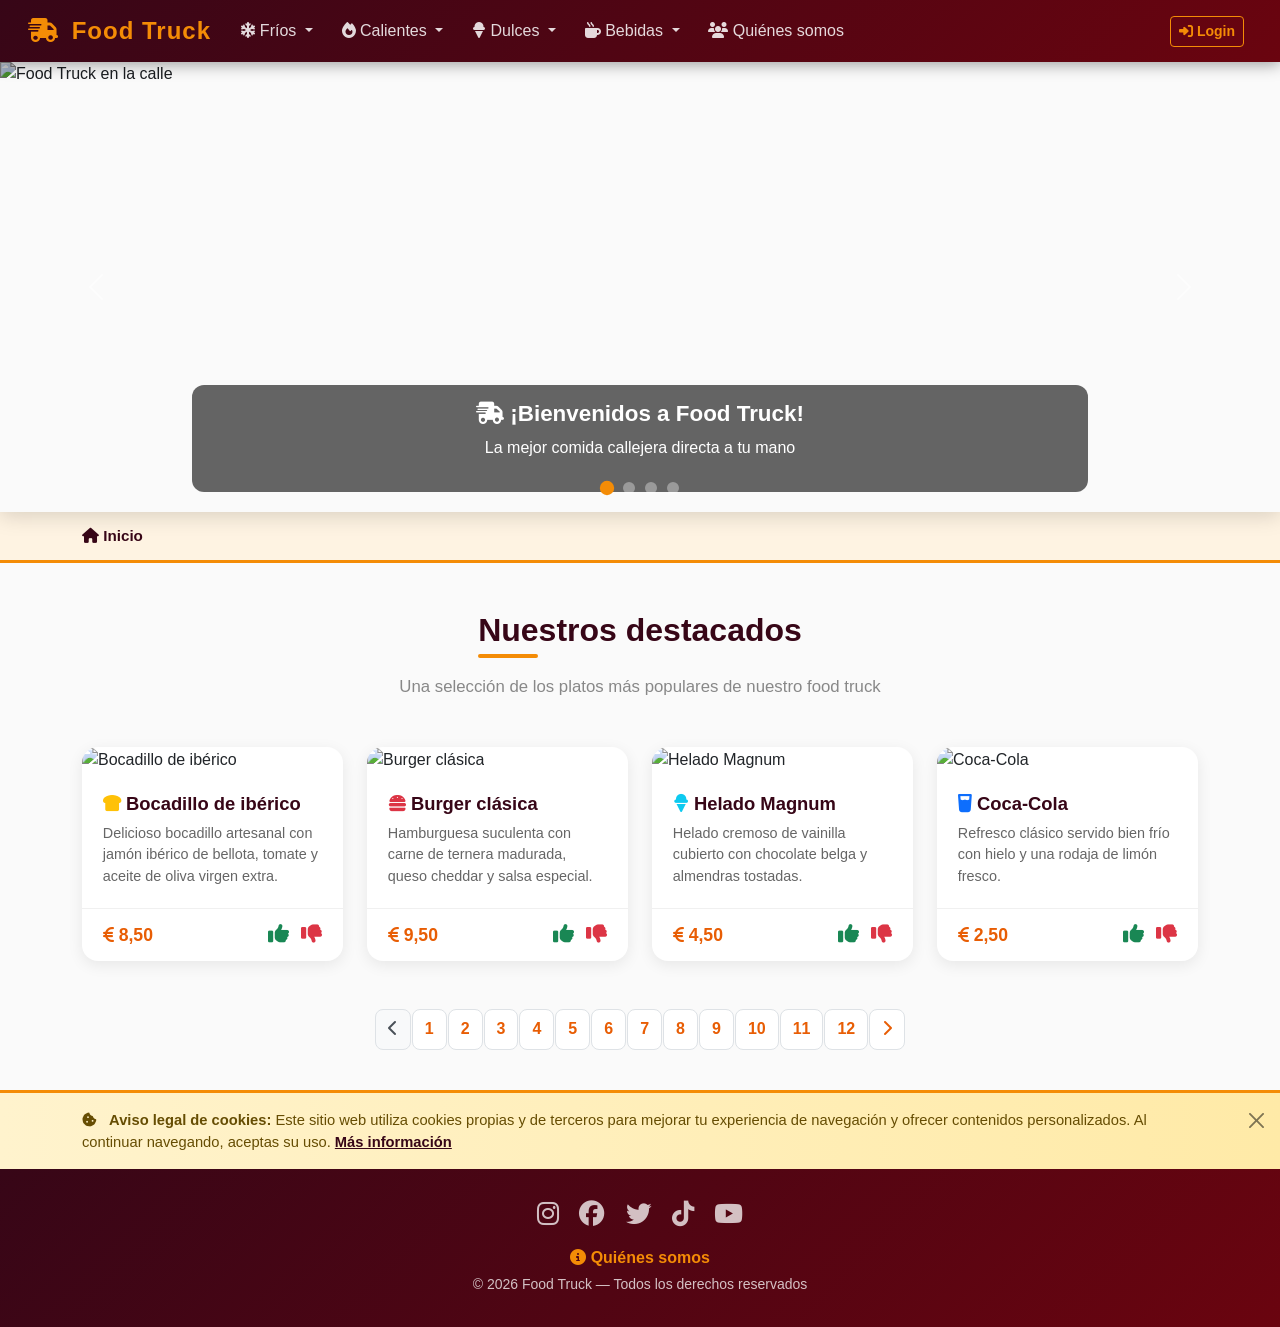
==== index.html @ b86f1605 "subo el proyecto" ====
<!DOCTYPE html>
<html lang="es">
<head>
    <meta charset="UTF-8">
    <meta name="viewport" content="width=device-width, initial-scale=1.0">
    <title>Food Truck — Inicio</title>
    <!-- Bootstrap 5.3 CSS (CDN) -->
    <link href="https://cdn.jsdelivr.net/npm/bootstrap@5.3.0/dist/css/bootstrap.min.css" rel="stylesheet">
    <!-- FontAwesome 6+ (CDN) -->
    <link rel="stylesheet" href="https://cdnjs.cloudflare.com/ajax/libs/font-awesome/6.4.0/css/all.min.css">
    <!-- CSS Personalizado -->
    <link rel="stylesheet" href="styles.css">
</head>
<body>

    <!-- ============================================
         SECCIÓN 1: HEADER & NAVBAR FIXED-TOP
         Rúbrica: 3.5 puntos
         Logo, nombre, menú dropdowns (4 categorías x 3 productos),
         área texto bienvenida, botones Login/Logout
         ============================================ -->
    <nav class="navbar navbar-expand-lg navbar-dark fixed-top" aria-label="Navegación principal">
        <div class="container-fluid">
            <!-- Logo y nombre del sitio -->
            <a class="navbar-brand" href="index.html"
               data-bs-toggle="tooltip" data-bs-title="Volver a la página principal">
                <i class="fa-solid fa-truck-fast"></i> Food Truck
            </a>
            <!-- Toggler para móvil -->
            <button class="navbar-toggler" type="button"
                    data-bs-toggle="collapse" data-bs-target="#navbarNav"
                    aria-controls="navbarNav" aria-expanded="false"
                    aria-label="Abrir menú" title="Abrir o cerrar el menú de navegación">
                <span class="navbar-toggler-icon"></span>
            </button>

            <div class="collapse navbar-collapse" id="navbarNav">
                <ul class="navbar-nav me-auto mb-2 mb-lg-0">

                    <!-- Dropdown: FRÍOS -->
                    <li class="nav-item dropdown">
                        <a class="nav-link dropdown-toggle" href="#"
                           data-bs-toggle="dropdown" aria-expanded="false"
                           title="Ver platos fríos" tabindex="0">
                            <i class="fa-solid fa-snowflake"></i> Fríos
                        </a>
                        <ul class="dropdown-menu">
                            <li><a class="dropdown-item" href="fred1.html"
                                   data-bs-toggle="tooltip" data-bs-title="Bocadillo con jamón ibérico de bellota">
                                <i class="fa-solid fa-bread-slice"></i> Bocadillo de ibérico</a></li>
                            <li><a class="dropdown-item" href="fred2.html"
                                   data-bs-toggle="tooltip" data-bs-title="Bocadillo con quesos curados selectos">
                                <i class="fa-solid fa-cheese"></i> Bocadillo de queso</a></li>
                            <li><a class="dropdown-item" href="fred3.html"
                                   data-bs-toggle="tooltip" data-bs-title="Ensalada fresca con productos mediterráneos">
                                <i class="fa-solid fa-leaf"></i> Ensalada mediterránea</a></li>
                        </ul>
                    </li>

                    <!-- Dropdown: CALIENTES -->
                    <li class="nav-item dropdown">
                        <a class="nav-link dropdown-toggle" href="#"
                           data-bs-toggle="dropdown" aria-expanded="false"
                           title="Ver platos calientes" tabindex="0">
                            <i class="fa-solid fa-fire"></i> Calientes
                        </a>
                        <ul class="dropdown-menu">
                            <li><a class="dropdown-item" href="calent1.html"
                                   data-bs-toggle="tooltip" data-bs-title="Hamburguesa de ternera premium">
                                <i class="fa-solid fa-burger"></i> Burger clásica</a></li>
                            <li><a class="dropdown-item" href="calent2.html"
                                   data-bs-toggle="tooltip" data-bs-title="Frankfurt con salchicha artesana">
                                <i class="fa-solid fa-hotdog"></i> Frankfurt gourmet</a></li>
                            <li><a class="dropdown-item" href="calent3.html"
                                   data-bs-toggle="tooltip" data-bs-title="Pizza de horno de leña portátil">
                                <i class="fa-solid fa-pizza-slice"></i> Pizza artesana</a></li>
                        </ul>
                    </li>

                    <!-- Dropdown: DULCES -->
                    <li class="nav-item dropdown">
                        <a class="nav-link dropdown-toggle" href="#"
                           data-bs-toggle="dropdown" aria-expanded="false"
                           title="Ver nuestros postres dulces" tabindex="0">
                            <i class="fa-solid fa-ice-cream"></i> Dulces
                        </a>
                        <ul class="dropdown-menu">
                            <li><a class="dropdown-item" href="dolc1.html"
                                   data-bs-toggle="tooltip" data-bs-title="Helado cubierto de chocolate belga">
                                <i class="fa-solid fa-ice-cream"></i> Helado Magnum</a></li>
                            <li><a class="dropdown-item" href="dolc2.html"
                                   data-bs-toggle="tooltip" data-bs-title="Crêpe artesanal con chocolate fundido">
                                <i class="fa-solid fa-stroopwafel"></i> Crêpe de chocolate</a></li>
                            <li><a class="dropdown-item" href="dolc3.html"
                                   data-bs-toggle="tooltip" data-bs-title="Tarta casera de queso con frutos">
                                <i class="fa-solid fa-cake-candles"></i> Tarta de queso</a></li>
                        </ul>
                    </li>

                    <!-- Dropdown: BEBIDAS -->
                    <li class="nav-item dropdown">
                        <a class="nav-link dropdown-toggle" href="#"
                           data-bs-toggle="dropdown" aria-expanded="false"
                           title="Ver bebidas disponibles" tabindex="0">
                            <i class="fa-solid fa-mug-hot"></i> Bebidas
                        </a>
                        <ul class="dropdown-menu">
                            <li><a class="dropdown-item" href="beguda1.html"
                                   data-bs-toggle="tooltip" data-bs-title="Refresco Coca-Cola servido con hielo">
                                <i class="fa-solid fa-glass-water"></i> Coca-Cola</a></li>
                            <li><a class="dropdown-item" href="beguda2.html"
                                   data-bs-toggle="tooltip" data-bs-title="Cerveza IPA artesana local">
                                <i class="fa-solid fa-beer-mug-empty"></i> Cerveza artesana</a></li>
                            <li><a class="dropdown-item" href="beguda3.html"
                                   data-bs-toggle="tooltip" data-bs-title="Zumo de naranja exprimido al momento">
                                <i class="fa-solid fa-lemon"></i> Zumo de naranja</a></li>
                        </ul>
                    </li>

                    <!-- Quiénes somos -->
                    <li class="nav-item">
                        <a class="nav-link" href="quisom.html"
                           data-bs-toggle="tooltip" data-bs-title="Conoce nuestro equipo e historia">
                            <i class="fa-solid fa-users"></i> Quiénes somos
                        </a>
                    </li>
                </ul>

                <!-- Área de texto bienvenida (vacía por defecto) -->
                <span class="navbar-text me-3" id="welcomeText"></span>
                <!-- Botón Login (azul) -->
                <button class="btn btn-sm me-2" id="loginBtn"
                        data-bs-toggle="tooltip" data-bs-title="Iniciar sesión de usuario">
                    <i class="fa-solid fa-right-to-bracket"></i> Login
                </button>
                <!-- Botón Logout (rojo, oculto por defecto) -->
                <button class="btn btn-sm d-none" id="logoutBtn"
                        data-bs-toggle="tooltip" data-bs-title="Cerrar la sesión actual">
                    <i class="fa-solid fa-right-from-bracket"></i> Logout
                </button>
            </div>
        </div>
    </nav>

    <!-- ============================================
         SECCIÓN 2: MODAL DE LOGIN
         Rúbrica: 2 puntos
         modal-dialog-scrollable, posicionado a la derecha bajo la navbar
         Formulario con username y password
         JS: Enviar → "Bienvenido [nombre]" / Cancelar → cierra
         ============================================ -->
    <div class="modal fade" id="loginModal" tabindex="-1"
         aria-labelledby="loginModalLabel" aria-hidden="true">
        <div class="modal-dialog modal-dialog-scrollable">
            <div class="modal-content">
                <div class="modal-header">
                    <h5 class="modal-title" id="loginModalLabel">
                        <i class="fa-solid fa-user-lock"></i> Iniciar Sesión
                    </h5>
                    <button type="button" class="btn-close" data-bs-dismiss="modal"
                            aria-label="Cerrar"
                            data-bs-toggle="tooltip" data-bs-title="Cerrar el formulario"></button>
                </div>
                <div class="modal-body">
                    <form id="loginForm">
                        <div class="mb-3">
                            <label for="username" class="form-label">
                                <i class="fa-solid fa-user"></i> Nombre de usuario
                            </label>
                            <input type="text" class="form-control" id="username"
                                   placeholder="Introduce tu nombre" required>
                        </div>
                        <div class="mb-3">
                            <label for="password" class="form-label">
                                <i class="fa-solid fa-lock"></i> Contraseña
                            </label>
                            <input type="password" class="form-control" id="password"
                                   placeholder="Introduce la contraseña" required>
                        </div>
                        <div class="d-grid gap-2">
                            <button type="submit" class="btn btn-primary"
                                    data-bs-toggle="tooltip" data-bs-title="Enviar las credenciales">
                                <i class="fa-solid fa-paper-plane"></i> Enviar
                            </button>
                            <button type="button" class="btn btn-secondary" data-bs-dismiss="modal"
                                    data-bs-toggle="tooltip" data-bs-title="Cerrar sin iniciar sesión">
                                <i class="fa-solid fa-xmark"></i> Cancelar
                            </button>
                        </div>
                    </form>
                </div>
            </div>
        </div>
    </div>

    <!-- Contenido principal -->
    <main>

        <!-- ============================================
             SECCIÓN 3: CARRUSEL
             Rúbrica: 3.5 puntos — Slider funcional con 4 imágenes
             Indicadores + controles + captions
             ============================================ -->
        <div id="mainCarousel" class="carousel slide" data-bs-ride="carousel" data-bs-interval="4000">
            <!-- Indicadores -->
            <div class="carousel-indicators">
                <button type="button" data-bs-target="#mainCarousel" data-bs-slide-to="0"
                        class="active" aria-current="true" aria-label="Diapositiva 1"></button>
                <button type="button" data-bs-target="#mainCarousel" data-bs-slide-to="1"
                        aria-label="Diapositiva 2"></button>
                <button type="button" data-bs-target="#mainCarousel" data-bs-slide-to="2"
                        aria-label="Diapositiva 3"></button>
                <button type="button" data-bs-target="#mainCarousel" data-bs-slide-to="3"
                        aria-label="Diapositiva 4"></button>
            </div>
            <!-- Slides -->
            <div class="carousel-inner">
                <div class="carousel-item active">
                    <img src="https://images.unsplash.com/photo-1565123409695-7b5ef63a2efb?auto=format&fit=crop&w=1200&q=80"
                         class="d-block w-100 carousel-img" alt="Food Truck en la calle">
                    <div class="carousel-caption d-none d-md-block">
                        <h5><i class="fa-solid fa-truck-fast"></i> ¡Bienvenidos a Food Truck!</h5>
                        <p>La mejor comida callejera directa a tu mano</p>
                    </div>
                </div>
                <div class="carousel-item">
                    <img src="https://images.unsplash.com/photo-1555939594-58d7cb561ad1?auto=format&fit=crop&w=1200&q=80"
                         class="d-block w-100 carousel-img" alt="Comida a la brasa">
                    <div class="carousel-caption d-none d-md-block">
                        <h5><i class="fa-solid fa-fire"></i> Cocina a la brasa</h5>
                        <p>Ingredientes frescos cocinados con pasión</p>
                    </div>
                </div>
                <div class="carousel-item">
                    <img src="https://images.unsplash.com/photo-1568901346375-23c9450c58cd?auto=format&fit=crop&w=1200&q=80"
                         class="d-block w-100 carousel-img" alt="Hamburguesa gourmet">
                    <div class="carousel-caption d-none d-md-block">
                        <h5><i class="fa-solid fa-burger"></i> Burgers Premium</h5>
                        <p>Carne de ternera madurada con queso artesano</p>
                    </div>
                </div>
                <div class="carousel-item">
                    <img src="https://images.unsplash.com/photo-1504674900247-0877df9cc836?auto=format&fit=crop&w=1200&q=80"
                         class="d-block w-100 carousel-img" alt="Variedad de comida">
                    <div class="carousel-caption d-none d-md-block">
                        <h5><i class="fa-solid fa-utensils"></i> Para todos los gustos</h5>
                        <p>Fríos, calientes, dulces y bebidas artesanas</p>
                    </div>
                </div>
            </div>
            <!-- Controles -->
            <button class="carousel-control-prev" type="button"
                    data-bs-target="#mainCarousel" data-bs-slide="prev"
                    data-bs-toggle="tooltip" data-bs-title="Imagen anterior">
                <span class="carousel-control-prev-icon" aria-hidden="true"></span>
                <span class="visually-hidden">Anterior</span>
            </button>
            <button class="carousel-control-next" type="button"
                    data-bs-target="#mainCarousel" data-bs-slide="next"
                    data-bs-toggle="tooltip" data-bs-title="Imagen siguiente">
                <span class="carousel-control-next-icon" aria-hidden="true"></span>
                <span class="visually-hidden">Siguiente</span>
            </button>
        </div>

        <!-- ============================================
             SECCIÓN 4: BREADCRUMB
             Rúbrica: 3.5 puntos — Migas de pan: Inicio
             ============================================ -->
        <div class="breadcrumb-section">
            <div class="container">
                <nav aria-label="breadcrumb">
                    <ol class="breadcrumb">
                        <li class="breadcrumb-item active" aria-current="page">
                            <i class="fa-solid fa-house"></i> Inicio
                        </li>
                    </ol>
                </nav>
            </div>
        </div>

        <!-- ============================================
             SECCIÓN 5: CARDS PROMOCIONALES
             Rúbrica: 3.5 puntos — 4 Cards con imagen, título,
             descripción, e iconos FontAwesome de valoración
             ============================================ -->
        <section class="container my-5">
            <div class="text-center mb-5">
                <h2 class="section-title d-inline-block">Nuestros destacados</h2>
                <p class="section-subtitle">Una selección de los platos más populares de nuestro food truck</p>
            </div>

            <div class="row row-cols-1 row-cols-sm-2 row-cols-lg-4 g-4">
                <!-- Card 1: Bocadillo de ibérico -->
                <div class="col">
                    <div class="card product-card h-100">
                        <div class="overflow-hidden">
                            <img src="https://images.unsplash.com/photo-1528735602780-2552fd46c7af?auto=format&fit=crop&w=600&q=80"
                                 class="card-img-top" alt="Bocadillo de ibérico">
                        </div>
                        <div class="card-body">
                            <h5 class="card-title">
                                <i class="fa-solid fa-bread-slice text-warning"></i> Bocadillo de ibérico
                            </h5>
                            <p class="card-text">Delicioso bocadillo artesanal con jamón ibérico de bellota, tomate y aceite de oliva virgen extra.</p>
                        </div>
                        <div class="card-footer d-flex justify-content-between align-items-center">
                            <span class="card-price"><i class="fa-solid fa-euro-sign"></i> 8,50</span>
                            <span class="rating-icons">
                                <i class="fa-solid fa-thumbs-up text-success"
                                   data-bs-toggle="tooltip" data-bs-title="¡Me gusta!" title="Me gusta"></i>
                                <i class="fa-solid fa-thumbs-down text-danger ms-2"
                                   data-bs-toggle="tooltip" data-bs-title="No me gusta" title="No me gusta"></i>
                            </span>
                        </div>
                    </div>
                </div>

                <!-- Card 2: Burger clásica -->
                <div class="col">
                    <div class="card product-card h-100">
                        <div class="overflow-hidden">
                            <img src="https://images.unsplash.com/photo-1568901346375-23c9450c58cd?auto=format&fit=crop&w=600&q=80"
                                 class="card-img-top" alt="Burger clásica">
                        </div>
                        <div class="card-body">
                            <h5 class="card-title">
                                <i class="fa-solid fa-burger text-danger"></i> Burger clásica
                            </h5>
                            <p class="card-text">Hamburguesa suculenta con carne de ternera madurada, queso cheddar y salsa especial.</p>
                        </div>
                        <div class="card-footer d-flex justify-content-between align-items-center">
                            <span class="card-price"><i class="fa-solid fa-euro-sign"></i> 9,50</span>
                            <span class="rating-icons">
                                <i class="fa-solid fa-thumbs-up text-success"
                                   data-bs-toggle="tooltip" data-bs-title="¡Me gusta!" title="Me gusta"></i>
                                <i class="fa-solid fa-thumbs-down text-danger ms-2"
                                   data-bs-toggle="tooltip" data-bs-title="No me gusta" title="No me gusta"></i>
                            </span>
                        </div>
                    </div>
                </div>

                <!-- Card 3: Helado Magnum -->
                <div class="col">
                    <div class="card product-card h-100">
                        <div class="overflow-hidden">
                            <img src="https://images.unsplash.com/photo-1497034825429-c343d7c6a68f?auto=format&fit=crop&w=600&q=80"
                                 class="card-img-top" alt="Helado Magnum">
                        </div>
                        <div class="card-body">
                            <h5 class="card-title">
                                <i class="fa-solid fa-ice-cream text-info"></i> Helado Magnum
                            </h5>
                            <p class="card-text">Helado cremoso de vainilla cubierto con chocolate belga y almendras tostadas.</p>
                        </div>
                        <div class="card-footer d-flex justify-content-between align-items-center">
                            <span class="card-price"><i class="fa-solid fa-euro-sign"></i> 4,50</span>
                            <span class="rating-icons">
                                <i class="fa-solid fa-thumbs-up text-success"
                                   data-bs-toggle="tooltip" data-bs-title="¡Me gusta!" title="Me gusta"></i>
                                <i class="fa-solid fa-thumbs-down text-danger ms-2"
                                   data-bs-toggle="tooltip" data-bs-title="No me gusta" title="No me gusta"></i>
                            </span>
                        </div>
                    </div>
                </div>

                <!-- Card 4: Coca-Cola -->
                <div class="col">
                    <div class="card product-card h-100">
                        <div class="overflow-hidden">
                            <img src="https://images.unsplash.com/photo-1554866585-cd94860890b7?auto=format&fit=crop&w=600&q=80"
                                 class="card-img-top" alt="Coca-Cola">
                        </div>
                        <div class="card-body">
                            <h5 class="card-title">
                                <i class="fa-solid fa-glass-water text-primary"></i> Coca-Cola
                            </h5>
                            <p class="card-text">Refresco clásico servido bien frío con hielo y una rodaja de limón fresco.</p>
                        </div>
                        <div class="card-footer d-flex justify-content-between align-items-center">
                            <span class="card-price"><i class="fa-solid fa-euro-sign"></i> 2,50</span>
                            <span class="rating-icons">
                                <i class="fa-solid fa-thumbs-up text-success"
                                   data-bs-toggle="tooltip" data-bs-title="¡Me gusta!" title="Me gusta"></i>
                                <i class="fa-solid fa-thumbs-down text-danger ms-2"
                                   data-bs-toggle="tooltip" data-bs-title="No me gusta" title="No me gusta"></i>
                            </span>
                        </div>
                    </div>
                </div>
            </div>
        </section>

        <!-- ============================================
             SECCIÓN 6: PAGINACIÓN
             Rúbrica: 3.5 puntos — Navegación entre index y subpáginas
             ============================================ -->
        <nav aria-label="Navegación de productos" class="d-flex justify-content-center my-4">
            <ul class="pagination flex-wrap justify-content-center">
                <li class="page-item disabled">
                    <span class="page-link" data-bs-toggle="tooltip" data-bs-title="Ya estás en el inicio">
                        <i class="fa-solid fa-chevron-left"></i>
                    </span>
                </li>
                <li class="page-item"><a class="page-link" href="fred1.html" data-bs-toggle="tooltip" data-bs-title="Bocadillo de ibérico">1</a></li>
                <li class="page-item"><a class="page-link" href="fred2.html" data-bs-toggle="tooltip" data-bs-title="Bocadillo de queso">2</a></li>
                <li class="page-item"><a class="page-link" href="fred3.html" data-bs-toggle="tooltip" data-bs-title="Ensalada mediterránea">3</a></li>
                <li class="page-item"><a class="page-link" href="calent1.html" data-bs-toggle="tooltip" data-bs-title="Burger clásica">4</a></li>
                <li class="page-item"><a class="page-link" href="calent2.html" data-bs-toggle="tooltip" data-bs-title="Frankfurt gourmet">5</a></li>
                <li class="page-item"><a class="page-link" href="calent3.html" data-bs-toggle="tooltip" data-bs-title="Pizza artesana">6</a></li>
                <li class="page-item"><a class="page-link" href="dolc1.html" data-bs-toggle="tooltip" data-bs-title="Helado Magnum">7</a></li>
                <li class="page-item"><a class="page-link" href="dolc2.html" data-bs-toggle="tooltip" data-bs-title="Crêpe de chocolate">8</a></li>
                <li class="page-item"><a class="page-link" href="dolc3.html" data-bs-toggle="tooltip" data-bs-title="Tarta de queso">9</a></li>
                <li class="page-item"><a class="page-link" href="beguda1.html" data-bs-toggle="tooltip" data-bs-title="Coca-Cola">10</a></li>
                <li class="page-item"><a class="page-link" href="beguda2.html" data-bs-toggle="tooltip" data-bs-title="Cerveza artesana">11</a></li>
                <li class="page-item"><a class="page-link" href="beguda3.html" data-bs-toggle="tooltip" data-bs-title="Zumo de naranja">12</a></li>
                <li class="page-item">
                    <a class="page-link" href="fred1.html" data-bs-toggle="tooltip" data-bs-title="Ir al primer producto" title="Ir al primer producto">
                        <i class="fa-solid fa-chevron-right"></i>
                    </a>
                </li>
            </ul>
        </nav>

    </main>

    <!-- ============================================
         SECCIÓN 7: ALERTA DE COOKIES
         Rúbrica: 1 punto — Alert dismissible sobre el footer
         ============================================ -->
    <div class="alert cookie-alert alert-warning alert-dismissible fade show" role="alert">
        <div class="container">
            <i class="fa-solid fa-cookie-bite me-2"></i>
            <strong>Aviso legal de cookies:</strong>
            Este sitio web utiliza cookies propias y de terceros para mejorar tu experiencia de navegación
            y ofrecer contenidos personalizados. Al continuar navegando, aceptas su uso.
            <a href="#" class="alert-link" data-bs-toggle="tooltip"
               data-bs-title="Leer la política de cookies completa">Más información</a>
            <button type="button" class="btn-close" data-bs-dismiss="alert" aria-label="Cerrar"
                    data-bs-toggle="tooltip" data-bs-title="Cerrar el aviso de cookies"></button>
        </div>
    </div>

    <!-- ============================================
         SECCIÓN 8: FOOTER
         Rúbrica: 1 punto — Iconos redes sociales centrados + Quiénes somos
         ============================================ -->
    <footer class="site-footer text-center">
        <div class="container">
            <div class="social-icons mb-3">
                <a href="#" title="Instagram" class="me-3"
                   data-bs-toggle="tooltip" data-bs-title="Síguenos en Instagram">
                    <i class="fab fa-instagram"></i>
                </a>
                <a href="#" title="Facebook" class="me-3"
                   data-bs-toggle="tooltip" data-bs-title="Síguenos en Facebook">
                    <i class="fab fa-facebook"></i>
                </a>
                <a href="#" title="Twitter" class="me-3"
                   data-bs-toggle="tooltip" data-bs-title="Síguenos en Twitter / X">
                    <i class="fab fa-twitter"></i>
                </a>
                <a href="#" title="TikTok" class="me-3"
                   data-bs-toggle="tooltip" data-bs-title="Síguenos en TikTok">
                    <i class="fab fa-tiktok"></i>
                </a>
                <a href="#" title="YouTube"
                   data-bs-toggle="tooltip" data-bs-title="Suscríbete a nuestro canal de YouTube">
                    <i class="fab fa-youtube"></i>
                </a>
            </div>
            <p class="mb-1">
                <a href="quisom.html" class="footer-link"
                   data-bs-toggle="tooltip" data-bs-title="Descubre quiénes somos y dónde encontrarnos">
                    <i class="fa-solid fa-circle-info"></i> Quiénes somos
                </a>
            </p>
            <p class="mb-0 small opacity-75">&copy; 2026 Food Truck — Todos los derechos reservados</p>
        </div>
    </footer>

    <!-- Bootstrap 5.3 JS Bundle (CDN) -->
    <script src="https://cdn.jsdelivr.net/npm/bootstrap@5.3.0/dist/js/bootstrap.bundle.min.js"></script>
    <!-- JavaScript Personalizado -->
    <script src="script.js"></script>
</body>
</html>
---- styles.css ----
/* ============================================
   FOOD TRUCK — CSS Personalizado
   Módulo M09 - Diseño de Interfaces
   Framework: Bootstrap 5.3
   ============================================ */

/* === 1. VARIABLES CSS Y ESTILOS GENERALES === */
:root {
    --ft-primary: #e85d04;
    --ft-secondary: #dc2f02;
    --ft-dark: #370617;
    --ft-dark-alt: #6a040f;
    --ft-light: #fef3e2;
    --ft-accent: #f48c06;
    --navbar-height: 62px;
}

html {
    scroll-behavior: smooth;
}

body {
    padding-top: var(--navbar-height);
    font-family: 'Segoe UI', Tahoma, Geneva, Verdana, sans-serif;
    background-color: #fafafa;
    min-height: 100vh;
    display: flex;
    flex-direction: column;
}

main {
    flex: 1;
}

/* === 2. NAVBAR FIXED-TOP (Rúbrica 3.5 pts) === */
.navbar {
    background: linear-gradient(135deg, var(--ft-dark) 0%, var(--ft-dark-alt) 100%) !important;
    box-shadow: 0 2px 15px rgba(0, 0, 0, 0.4);
    padding: 0.5rem 1rem;
}

.navbar-brand {
    color: var(--ft-accent) !important;
    font-weight: 800;
    font-size: 1.5rem;
    letter-spacing: 1px;
    transition: color 0.3s ease;
}

.navbar-brand:hover {
    color: #fff !important;
}

.navbar-brand i {
    margin-right: 5px;
}

.navbar .nav-link {
    color: rgba(255, 255, 255, 0.85) !important;
    font-weight: 500;
    padding: 0.6rem 0.9rem !important;
    transition: color 0.3s ease, background-color 0.3s ease;
    border-radius: 6px;
}

.navbar .nav-link:hover,
.navbar .nav-link:focus {
    color: var(--ft-accent) !important;
    background-color: rgba(255, 255, 255, 0.08);
}

.navbar .nav-link.active {
    color: var(--ft-accent) !important;
    font-weight: 700;
}

.navbar .dropdown-menu {
    background-color: #fff;
    border: none;
    border-radius: 10px;
    box-shadow: 0 8px 25px rgba(0, 0, 0, 0.15);
    padding: 0.5rem;
}

.navbar .dropdown-item {
    border-radius: 6px;
    padding: 0.5rem 1rem;
    font-weight: 500;
    transition: all 0.2s ease;
}

.navbar .dropdown-item:hover {
    background-color: var(--ft-light);
    color: var(--ft-primary);
}

.navbar .dropdown-item i {
    width: 22px;
    text-align: center;
    margin-right: 6px;
    color: var(--ft-primary);
}

.navbar-text {
    color: var(--ft-accent) !important;
    font-weight: 600;
    font-size: 0.95rem;
}

/* === 3. BOTONES LOGIN / LOGOUT === */
#loginBtn {
    border-color: var(--ft-accent);
    color: var(--ft-accent);
    font-weight: 600;
    transition: all 0.3s ease;
}

#loginBtn:hover {
    background-color: var(--ft-accent);
    color: #fff;
    box-shadow: 0 3px 10px rgba(244, 140, 6, 0.4);
}

#logoutBtn {
    border-color: #ff6b6b;
    color: #ff6b6b;
    font-weight: 600;
    transition: all 0.3s ease;
}

#logoutBtn:hover {
    background-color: #c0392b;
    color: #fff;
    box-shadow: 0 3px 10px rgba(255, 107, 107, 0.4);
}

/* === 4. MODAL LOGIN — Posicionado a la derecha, bajo la Navbar (Rúbrica 2 pts) === */
#loginModal .modal-dialog {
    position: fixed;
    top: var(--navbar-height);
    right: 0;
    margin: 0;
    max-width: 400px;
    width: 100%;
}

#loginModal .modal-content {
    border-radius: 0 0 0 16px;
    border: none;
    box-shadow: -6px 6px 25px rgba(0, 0, 0, 0.3);
    overflow: hidden;
}

#loginModal .modal-header {
    background: linear-gradient(135deg, var(--ft-primary), var(--ft-secondary));
    color: white;
    border-radius: 0;
    padding: 1rem 1.5rem;
}

#loginModal .modal-header .btn-close {
    filter: invert(1) grayscale(100%) brightness(200%);
}

#loginModal .modal-title {
    font-weight: 700;
    font-size: 1.15rem;
}

#loginModal .modal-body {
    padding: 1.5rem;
}

#loginModal .form-control:focus {
    border-color: var(--ft-accent);
    box-shadow: 0 0 0 0.2rem rgba(244, 140, 6, 0.25);
}

/* === 5. CARRUSEL (Rúbrica 3.5 pts) === */
.carousel {
    overflow: hidden;
    box-shadow: 0 4px 20px rgba(0, 0, 0, 0.15);
}

.carousel-img {
    height: 450px;
    object-fit: cover;
    filter: brightness(0.8);
    transition: filter 0.6s ease;
}

.carousel-item:hover .carousel-img {
    filter: brightness(0.95);
}

.carousel-caption {
    background: rgba(0, 0, 0, 0.6);
    border-radius: 12px;
    padding: 1rem 2rem;
    -webkit-backdrop-filter: blur(4px);
    backdrop-filter: blur(4px);
}

.carousel-caption h5 {
    font-weight: 700;
    font-size: 1.4rem;
}

.carousel-indicators [data-bs-target] {
    width: 12px;
    height: 12px;
    border-radius: 50%;
    background-color: rgba(255, 255, 255, 0.7);
    border: 2px solid transparent;
    transition: all 0.3s ease;
}

.carousel-indicators .active {
    background-color: var(--ft-accent);
    transform: scale(1.2);
}

/* === 6. BREADCRUMB (Rúbrica 3.5 pts) === */
.breadcrumb-section {
    background-color: var(--ft-light);
    border-bottom: 3px solid var(--ft-accent);
}

.breadcrumb {
    margin-bottom: 0;
    padding: 0.8rem 0;
    font-size: 0.95rem;
}

.breadcrumb-item a {
    color: var(--ft-primary);
    text-decoration: none;
    font-weight: 500;
    transition: color 0.3s ease;
}

.breadcrumb-item a:hover {
    color: var(--ft-secondary);
    text-decoration: underline;
}

.breadcrumb-item.active {
    color: var(--ft-dark);
    font-weight: 600;
}

/* === 7. CARDS DE PRODUCTO (Rúbrica 3.5 pts) === */
.product-card {
    border: none;
    border-radius: 16px;
    overflow: hidden;
    box-shadow: 0 4px 15px rgba(0, 0, 0, 0.08);
    transition: transform 0.35s ease, box-shadow 0.35s ease;
    background: #fff;
}

.product-card:hover {
    transform: translateY(-10px);
    box-shadow: 0 15px 35px rgba(0, 0, 0, 0.18);
}

.product-card .card-img-top {
    height: 210px;
    object-fit: cover;
    transition: transform 0.5s ease;
}

.product-card:hover .card-img-top {
    transform: scale(1.08);
}

.product-card .overflow-hidden {
    overflow: hidden;
}

.product-card .card-body {
    padding: 1.3rem;
}

.product-card .card-title {
    font-weight: 700;
    color: var(--ft-dark);
    font-size: 1.15rem;
    margin-bottom: 0.5rem;
}

.product-card .card-text {
    color: #666;
    font-size: 0.9rem;
    line-height: 1.5;
}

.product-card .card-footer {
    background: transparent;
    border-top: 1px solid #f0f0f0;
    padding: 0.8rem 1.3rem;
}

.rating-icons i {
    font-size: 1.3rem;
    cursor: pointer;
    transition: transform 0.25s ease;
}

.rating-icons i:hover {
    transform: scale(1.4);
}

.card-price {
    font-weight: 700;
    color: var(--ft-primary);
    font-size: 1.1rem;
}

/* === 8. PAGINACIÓN (Rúbrica 3.5 pts) === */
.pagination .page-link {
    color: var(--ft-primary);
    border-color: #dee2e6;
    font-weight: 600;
    padding: 0.45rem 0.75rem;
    transition: all 0.3s ease;
    border-radius: 8px !important;
    margin: 0 2px;
}

.pagination .page-link:hover {
    background-color: var(--ft-primary);
    border-color: var(--ft-primary);
    color: #fff;
    transform: translateY(-2px);
    box-shadow: 0 3px 8px rgba(232, 93, 4, 0.3);
}

.pagination .page-item.active .page-link {
    background-color: var(--ft-secondary);
    border-color: var(--ft-secondary);
    color: #fff;
    box-shadow: 0 3px 10px rgba(220, 47, 2, 0.4);
}

.pagination .page-item.disabled .page-link {
    color: #495057;
    background-color: #f8f9fa;
}

/* === 9. ALERTA DE COOKIES (Rúbrica 1 pt) === */
.cookie-alert {
    background: linear-gradient(90deg, #fff3cd, #ffeaa7);
    border: none;
    border-top: 3px solid var(--ft-accent);
    border-radius: 0;
    margin: 0;
    padding: 1rem 0;
    font-size: 0.92rem;
}

.cookie-alert .alert-link {
    color: var(--ft-dark);
    font-weight: 700;
}

/* === 10. FOOTER (Rúbrica 1 pt) === */
.site-footer {
    background: linear-gradient(135deg, var(--ft-dark) 0%, var(--ft-dark-alt) 100%);
    color: #fff;
    padding: 2rem 0;
}

.site-footer a {
    color: rgba(255, 255, 255, 0.75);
    transition: color 0.3s ease, transform 0.3s ease;
    display: inline-block;
    text-decoration: none;
}

.site-footer a:hover {
    color: var(--ft-accent);
    transform: translateY(-4px);
}

.site-footer .social-icons i {
    font-size: 1.6rem;
}

.site-footer .footer-link {
    color: var(--ft-accent);
    font-weight: 600;
}

.site-footer .footer-link:hover {
    color: #fff;
}

/* === 11. PÁGINAS DE PRODUCTO — Detalle (Rúbrica 5 pts) === */
.product-detail-section {
    min-height: 55vh;
}

.product-detail-img {
    width: 100%;
    max-width: 100%;
    height: auto;
    border-radius: 16px;
    box-shadow: 0 10px 30px rgba(0, 0, 0, 0.15);
    object-fit: cover;
    transition: transform 0.4s ease;
}

.product-detail-img:hover {
    transform: scale(1.02);
}

.product-detail-info {
    padding: 1rem 2rem;
}

.product-detail-info h2 {
    color: var(--ft-dark);
    font-weight: 800;
    font-size: 2.2rem;
    margin-bottom: 1rem;
    line-height: 1.2;
}

.product-detail-info .lead {
    color: #555;
    font-size: 1.05rem;
    line-height: 1.7;
}

.product-detail-info .price-tag {
    font-size: 2rem;
    font-weight: 800;
    color: var(--ft-primary);
    background: var(--ft-light);
    display: inline-block;
    padding: 0.4rem 1.2rem;
    border-radius: 12px;
    border: 2px solid var(--ft-accent);
}

.product-detail-info .ingredients-list {
    list-style: none;
    padding: 0;
    margin: 0;
}

.product-detail-info .ingredients-list li {
    padding: 0.5rem 0;
    border-bottom: 1px solid #f0f0f0;
    font-size: 0.95rem;
    color: #444;
}

.product-detail-info .ingredients-list li:last-child {
    border-bottom: none;
}

.product-detail-info .ingredients-list li i {
    color: var(--ft-accent);
    margin-right: 10px;
    width: 18px;
    text-align: center;
}

/* === 12. PÁGINA QUIÉNES SOMOS === */
.about-hero {
    background: linear-gradient(135deg, var(--ft-dark), var(--ft-dark-alt));
    color: #fff;
    padding: 3rem 0;
    text-align: center;
}

.about-hero h1 {
    font-weight: 800;
    font-size: 2.5rem;
}

.about-hero p {
    font-size: 1.15rem;
    opacity: 0.9;
}

.about-section {
    background: white;
    border-radius: 16px;
    box-shadow: 0 4px 20px rgba(0, 0, 0, 0.08);
    padding: 2.5rem;
    margin-bottom: 2rem;
}

.about-section h3 {
    color: var(--ft-dark);
    font-weight: 700;
    margin-bottom: 1rem;
    padding-bottom: 0.5rem;
    border-bottom: 3px solid var(--ft-accent);
    display: inline-block;
}

.contact-card {
    background: var(--ft-light);
    border-radius: 12px;
    padding: 1.5rem;
    border-left: 5px solid var(--ft-primary);
    transition: transform 0.3s ease;
}

.contact-card:hover {
    transform: translateX(5px);
}

.contact-card i {
    color: var(--ft-primary);
    font-size: 1.3rem;
    width: 30px;
    text-align: center;
}

.value-card {
    text-align: center;
    padding: 2rem 1.5rem;
    border-radius: 12px;
    background: #fff;
    box-shadow: 0 3px 12px rgba(0, 0, 0, 0.06);
    transition: transform 0.3s ease, box-shadow 0.3s ease;
}

.value-card:hover {
    transform: translateY(-5px);
    box-shadow: 0 8px 25px rgba(0, 0, 0, 0.12);
}

.value-card i {
    font-size: 2.5rem;
    color: var(--ft-primary);
    margin-bottom: 1rem;
}

.icon-primary {
    color: var(--ft-primary);
}

.icon-secondary {
    color: var(--ft-secondary);
}

.value-card h5 {
    font-weight: 700;
    color: var(--ft-dark);
}

/* === 13. SECCIÓN TÍTULO PRODUCTOS (Index) === */
.section-title {
    font-weight: 800;
    color: var(--ft-dark);
    font-size: 2rem;
    position: relative;
    display: inline-block;
    padding-bottom: 0.5rem;
}

.section-title::after {
    content: '';
    position: absolute;
    left: 0;
    bottom: 0;
    width: 60px;
    height: 4px;
    background: var(--ft-accent);
    border-radius: 2px;
}

.section-subtitle {
    color: #888;
    font-size: 1.05rem;
    margin-top: 0.5rem;
}

/* === 14. RESPONSIVE === */
@media (max-width: 991.98px) {
    .navbar .nav-link {
        padding: 0.5rem 0.7rem !important;
    }
}

@media (max-width: 767.98px) {
    .carousel-img {
        height: 280px;
    }

    .product-detail-info {
        padding: 1rem 0;
    }

    .product-detail-info h2 {
        font-size: 1.7rem;
    }

    #loginModal .modal-dialog {
        max-width: 100%;
    }

    .about-hero h1 {
        font-size: 1.8rem;
    }
}

@media (max-width: 575.98px) {
    .carousel-img {
        height: 220px;
    }

    .product-card .card-img-top {
        height: 160px;
    }

    .carousel-caption h5 {
        font-size: 1rem;
    }

    .carousel-caption p {
        font-size: 0.85rem;
    }
}

/* === 15. ANIMACIONES === */
@keyframes fadeInUp {
    from {
        opacity: 0;
        transform: translateY(25px);
    }
    to {
        opacity: 1;
        transform: translateY(0);
    }
}

.fade-in-up {
    animation: fadeInUp 0.6s ease forwards;
}

/* === 16. TOOLTIP PERSONALIZADO === */
.tooltip-inner {
    background-color: var(--ft-dark);
    font-size: 0.82rem;
    padding: 0.4rem 0.8rem;
    border-radius: 6px;
    font-weight: 500;
}

.tooltip .tooltip-arrow::before {
    border-top-color: var(--ft-dark);
}
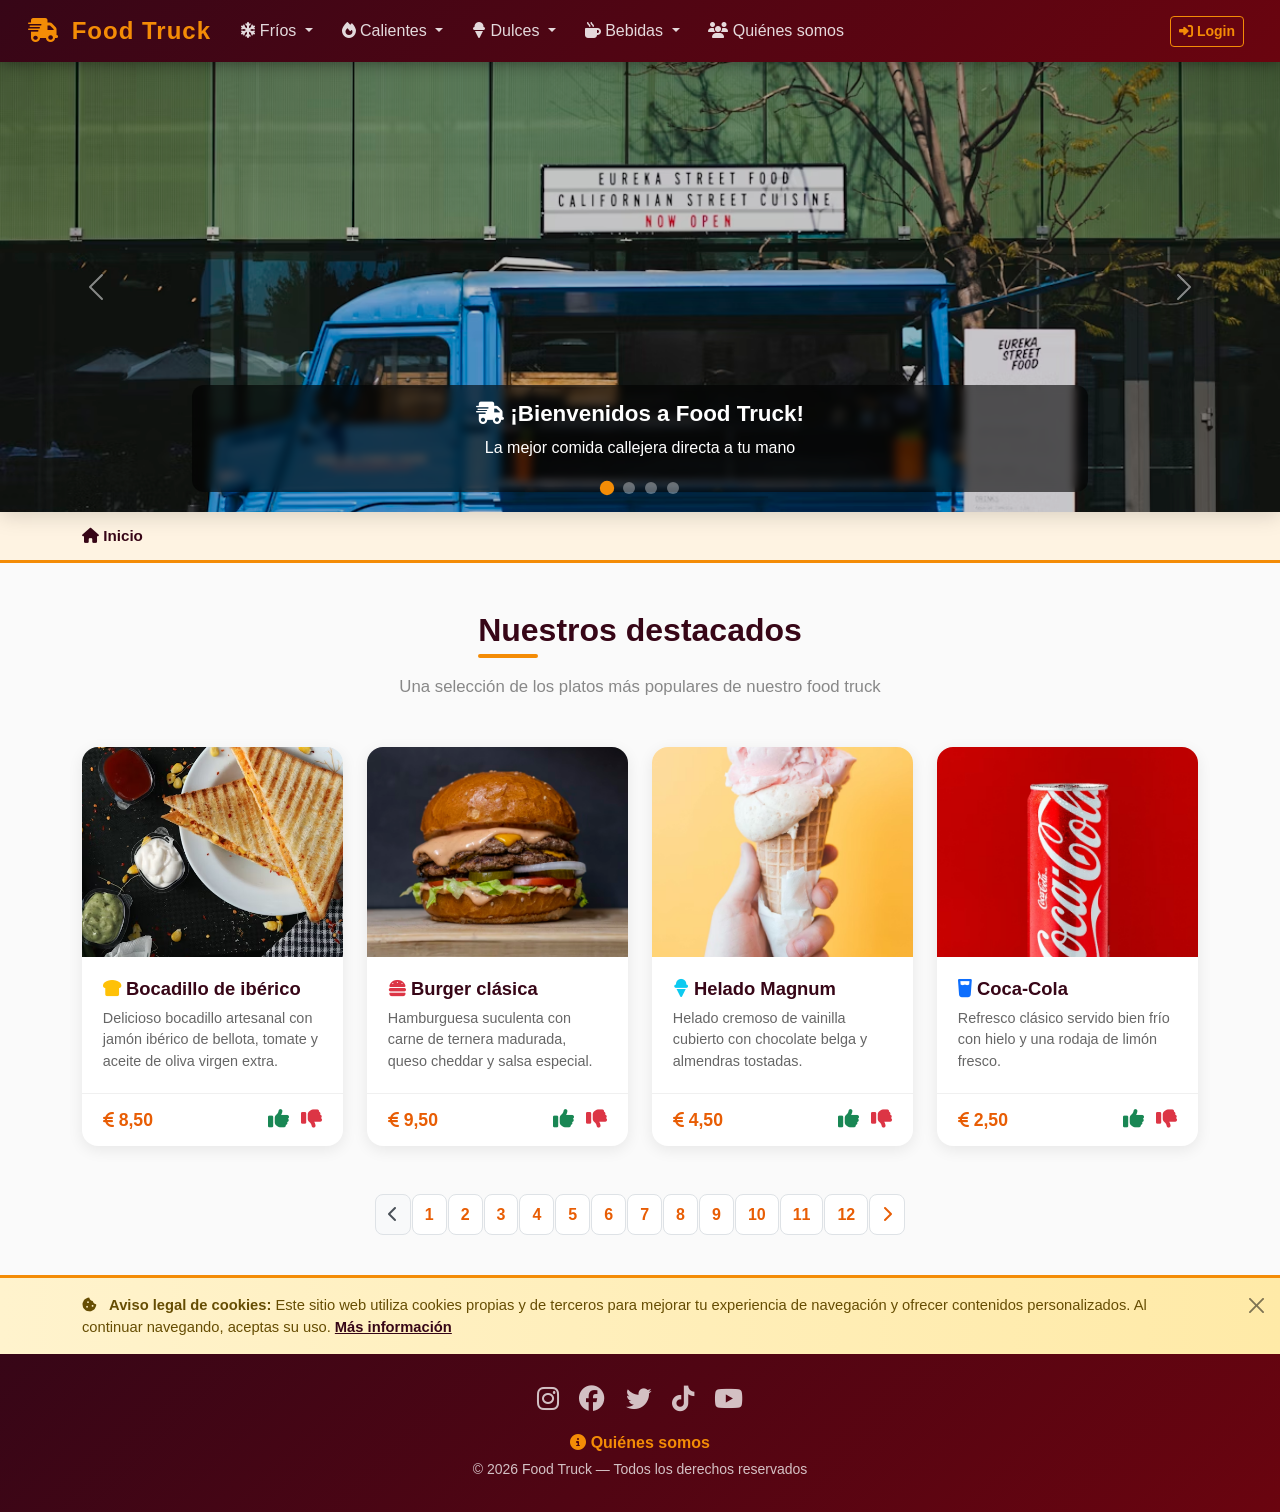
==== commit 65577dc1: "subo el proyecto" ====
--- a/index.html
+++ b/index.html
@@ -216,7 +216,7 @@
             <!-- Slides -->
             <div class="carousel-inner">
                 <div class="carousel-item active">
-                    <img src="https://images.unsplash.com/photo-1565123409695-7b5ef63a2efb?auto=format&fit=crop&w=1200&q=80"
+                    <img src="img/food-truck-calle-1200.jpg"
                          class="d-block w-100 carousel-img" alt="Food Truck en la calle">
                     <div class="carousel-caption d-none d-md-block">
                         <h5><i class="fa-solid fa-truck-fast"></i> ¡Bienvenidos a Food Truck!</h5>
@@ -224,7 +224,7 @@
                     </div>
                 </div>
                 <div class="carousel-item">
-                    <img src="https://images.unsplash.com/photo-1555939594-58d7cb561ad1?auto=format&fit=crop&w=1200&q=80"
+                    <img src="img/comida-brasa-1200.jpg"
                          class="d-block w-100 carousel-img" alt="Comida a la brasa">
                     <div class="carousel-caption d-none d-md-block">
                         <h5><i class="fa-solid fa-fire"></i> Cocina a la brasa</h5>
@@ -232,7 +232,7 @@
                     </div>
                 </div>
                 <div class="carousel-item">
-                    <img src="https://images.unsplash.com/photo-1568901346375-23c9450c58cd?auto=format&fit=crop&w=1200&q=80"
+                    <img src="img/burger-clasica-1200.jpg"
                          class="d-block w-100 carousel-img" alt="Hamburguesa gourmet">
                     <div class="carousel-caption d-none d-md-block">
                         <h5><i class="fa-solid fa-burger"></i> Burgers Premium</h5>
@@ -240,7 +240,7 @@
                     </div>
                 </div>
                 <div class="carousel-item">
-                    <img src="https://images.unsplash.com/photo-1504674900247-0877df9cc836?auto=format&fit=crop&w=1200&q=80"
+                    <img src="img/variedad-comida-1200.jpg"
                          class="d-block w-100 carousel-img" alt="Variedad de comida">
                     <div class="carousel-caption d-none d-md-block">
                         <h5><i class="fa-solid fa-utensils"></i> Para todos los gustos</h5>
@@ -295,7 +295,7 @@
                 <div class="col">
                     <div class="card product-card h-100">
                         <div class="overflow-hidden">
-                            <img src="https://images.unsplash.com/photo-1528735602780-2552fd46c7af?auto=format&fit=crop&w=600&q=80"
+                            <img src="img/bocadillo-iberico-600.jpg"
                                  class="card-img-top" alt="Bocadillo de ibérico">
                         </div>
                         <div class="card-body">
@@ -320,7 +320,7 @@
                 <div class="col">
                     <div class="card product-card h-100">
                         <div class="overflow-hidden">
-                            <img src="https://images.unsplash.com/photo-1568901346375-23c9450c58cd?auto=format&fit=crop&w=600&q=80"
+                            <img src="img/burger-clasica-600.jpg"
                                  class="card-img-top" alt="Burger clásica">
                         </div>
                         <div class="card-body">
@@ -345,7 +345,7 @@
                 <div class="col">
                     <div class="card product-card h-100">
                         <div class="overflow-hidden">
-                            <img src="https://images.unsplash.com/photo-1497034825429-c343d7c6a68f?auto=format&fit=crop&w=600&q=80"
+                            <img src="img/helado-magnum-600.jpg"
                                  class="card-img-top" alt="Helado Magnum">
                         </div>
                         <div class="card-body">
@@ -370,7 +370,7 @@
                 <div class="col">
                     <div class="card product-card h-100">
                         <div class="overflow-hidden">
-                            <img src="https://images.unsplash.com/photo-1554866585-cd94860890b7?auto=format&fit=crop&w=600&q=80"
+                            <img src="img/coca-cola-600.jpg"
                                  class="card-img-top" alt="Coca-Cola">
                         </div>
                         <div class="card-body">
